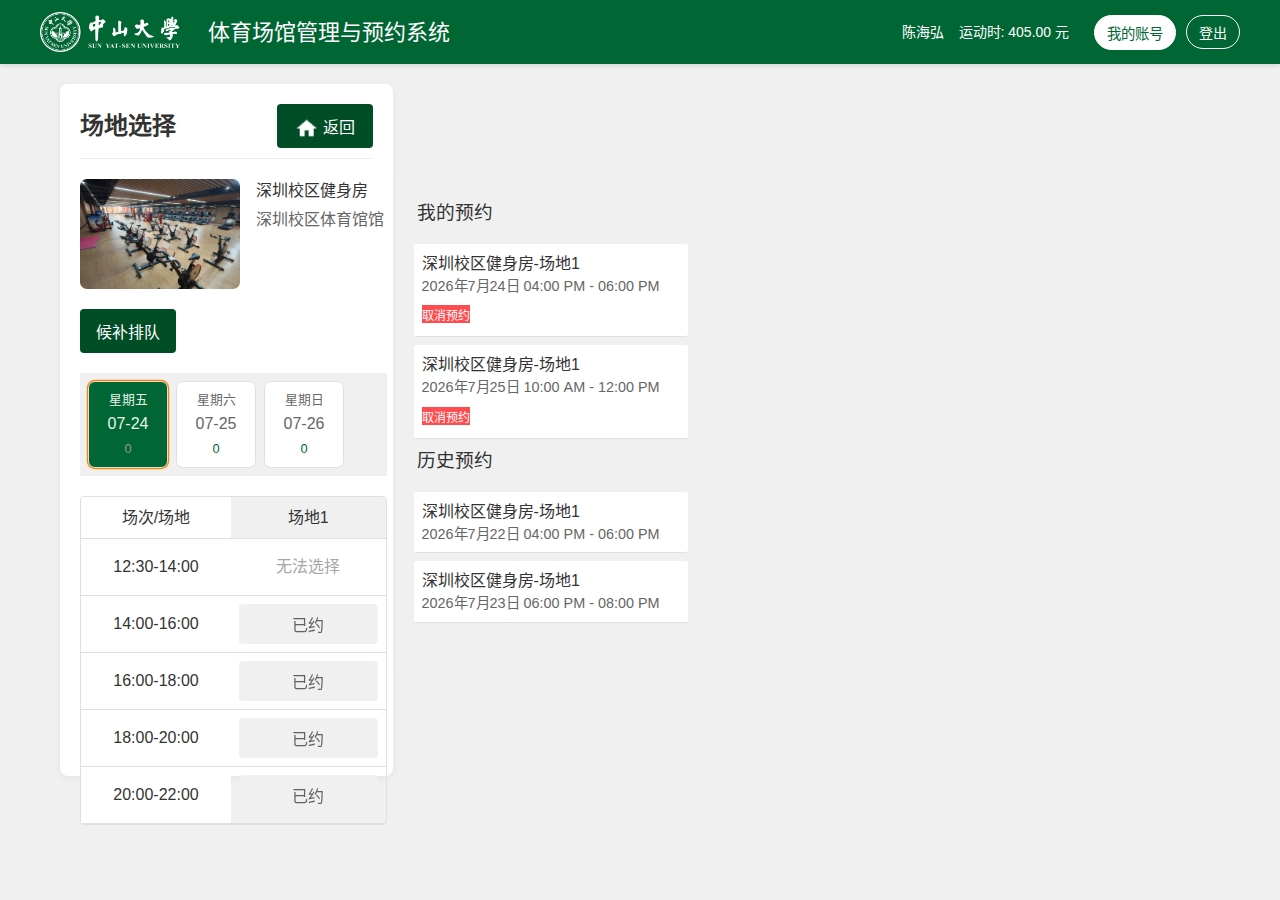
==== index.html @ d3a95e5a "Update default time slot for other dates in index.html" ====
<!DOCTYPE html>
<html lang="zh-CN">
<head>
    <meta charset="UTF-8">
    <meta name="viewport" content="width=device-width, initial-scale=1.0">
    <title>中山大学体育场馆预订系统</title>
    <style>
        * {
            margin: 0;
            padding: 0;
            box-sizing: border-box;
            font-family: -apple-system, BlinkMacSystemFont, "Segoe UI", Roboto, "Helvetica Neue", Arial, sans-serif;
        }
        
        body {
            background-color: #F0F0F0;
            color: #333;
            line-height: 1.5;
        }
        
        /* 头部样式 */
        .header {
            background-color: #006633;
            padding: 0 20px;
            height: 64px;
            box-shadow: 0 2px 4px rgba(0, 0, 0, 0.1);
        }
        
        .header-content {
            display: flex;
            align-items: center;
            height: 100%;
            max-width: 1200px;
            margin: 0 auto;
        }
        
        .logo {
            height: 40px;
            width: 140px;
            margin-right: 8px;
        }
        
        .title {
            color: #fff;
            margin-left: 20px;
            font-size: 22px;
            font-weight: 500;
        }
        
        .spacer {
            flex-grow: 1;
        }
        
        .user-info {
            display: flex;
            align-items: center;
        }
        
        .user-name, .user-points {
            color: #fff;
            margin-right: 15px;
            font-size: 14px;
        }
        
        .recharge-btn {
            background-color: #FFFFFF;
            border: 1px solid #fff;
            color: #006633;
            padding: 6px 12px;
            border-radius: 4px;
            cursor: pointer;
            margin-left: 10px;
            font: 14.4px Avenir, Helvetica, Arial, sans-serif;
            border-radius: 30px;
        }
        
        .logout-btn {
            background-color: transparent;
            border: 1px solid #fff;
            color: #FFFFFF;
            padding: 6px 12px;
            border-radius: 4px;
            cursor: pointer;
            margin-left: 10px;
            font-size: 14px;
            border-radius: 30px;
        }
        
        /* 主容器样式 */
        .main-container {
            max-width: 1200px;
            margin: 0 auto;
            padding: 20px;
            min-height: calc(100vh - 64px);
        }
        
        /* 内容头部 */
        .content-header {
            display: flex;
            justify-content: space-between;
            align-items: center;
            margin-bottom: 20px;
            padding-bottom: 10px;
            border-bottom: 1px solid #eee;
        }
        
        .page-title {
            font-size: 24px;
            color: #333333;
            width: 96px;
            height: 36px;

        }
        
        .btn {
            padding: 8px 16px;
            border-radius: 4px;
            cursor: pointer;
            border: none;
            font-size: 14px;
        }
        
        .btn-primary {
            background-color: #004D26;
            color: white;
            width: 96px;
            height: 44px;
            font: 16px Arial,sans-serif;
        }
        
        /* 内容网格 */
        .content-grid {
            display: flex;
            gap: 20px;
        }
        
        /* 场馆选择区域 */
        .venue-selection {
            flex: 2;
            width: 306.59px;
            height: 576.81px;
        }
        
        .venue-info {
            display: flex;
            margin-bottom: 20px;
        }
        
        .venue-image {
            width: 160px;
            height: 110px;
            margin-right: 16px;
            border-radius: 4px;
            object-fit: cover;
            border-radius: 7px;
        }
        
        .venue-name {
            font-size: 16px;
            margin-bottom: 5px;
            font-weight: 500;
        }
        
        .venue-location {
            color: #666;
            margin-bottom: 5px;
            font-size: 16px;
        }
        
        .venue-actions {
            margin-bottom: 20px;
        }
        
        /* 日期选择器 */
        .date-selector {
            display: flex;
            margin-bottom: 20px;
            overflow-x: auto;
            background-color: #F0F0F0;
            padding: 8px;
        }
        
        .date-item {
            width:80px;
            height: 87.38px;
            border: 1px solid #e0e0e0;
            border-radius: 4px;
            padding: 8px;
            margin-right: 8px;
            text-align: center;
            cursor: pointer;
            background-color: #FFFFFF;
            border-radius: 7px;
        }
        
        .date-item.selected {
            background-color: #006633;
            margin-right: 8px;
            padding: 8px;
            border-radius: 7px;
            box-shadow: 0 0 0 1.2px #ff8400; /* 添加2px宽度的橙色外圈 */
        }
        
        .date-item:not(.selected) .date-day {
            color: #666666;
        }

        .date-item:not(.selected) .date-number {        th, td {
            padding: 8px;
            text-align: center; /* 从left改为center */
            border-bottom: 1px solid #e0e0e0;
            font-size: 14px;
            width: 150px;
            height: 41px;
            vertical-align: middle; /* 垂直居中 */
        }
            color: #666666;
        }

        .date-item:not(.selected) .date-available {
            color: #006633;
        }
        .date-day {
            font-weight: 500;
            font-size: 12.8px;
            color: #E6F3ED;
        }
        
        .date-number {
            color: #E6F3ED;
            font-size: 16px;
            margin: 3px 0;
        }
        
        .date-available {
            color: #999;
            font-size: 12.8px;
        }
        
        /* 时间表格 */
        .time-slot-table {
            width: 100%;
            overflow-x: auto;
            border: 1px solid #e0e0e0;
            border-radius: 4px;
        }
        
        table {
            width: 100%;
            border-collapse: collapse;
        }
        
        th, td {
            padding: 8px;
            text-align: center;
            border-bottom: 1px solid #e0e0e0;
            font-size: 16px Arial, sans-serif;
            width: 150px;
            height: 41px;
        }
        
        th {
            background-color: #f0f0f0;
            font-weight: 500;
        }
        
        .slot-btn {
            padding: 6px 10px;
            border-radius: 4px;
            border: none;
            width: 138.59px;
            height: 40px;
            cursor: not-allowed;
            font-size: 14px;
            border-radius: 7px;
        }
        
        .slot-btn.over {

            color: #a8a7a7;
            width: 138.59px;
            height: 40px;
        }
        
        .slot-btn.sold {
            background-color: #E0E0E0;
            color: #666666;
            border-radius: 4px;
            font: 16px Arial, sans-serif;
            filter: contrast(1.17);
        }
        
        /* 侧边栏 */
        .sidebar {
            flex: 1;
            background-color: #f0f0f0;
            border-radius: 4px;
            padding: 20px;
            width:306.59px;
            height: 488.03px;
            margin-left: -10px;
        }
        
        .sidebar-title {
            margin-bottom: 16px;
            font-size: 19.2px Arial, sans-serif;
            padding-bottom: 10px;
            color: #333333;
            font-weight: 500;
            width: 274.59px;
            height: 28.8px;
        }
        
        .booking-list {
            list-style: none;
        }
        
        .booking-item {
            margin-bottom: 8px;
            margin-left: -3px;
            padding: 8px;
            border-bottom: 1px solid #e0e0e0;
            background-color: #FFFFFF;
            width: 274.59px;
            height: 93.61px;
            border-radius: 3px;
        }
        .history-bookings .booking-item {
            height: 61.61px;
        }
        
        .booking-venue {
            font-weight: 500;
            font-size: 16px;
        }
        
        .booking-date {
            color: #666;
            font-size: 14.4px;
        }
        
        .booking-actions {
            display: flex;
            justify-content: flex-end;
            margin-top: 8px;
        }
        
        .btn-small {
            font: 12px Arial, sans-serif;
        }
        
        .btn-cancel {
            background-color: #FF4D4F;
            color: #FFFFFF;
            border: none;
            cursor: pointer;
            height: 18px;
            width: 48px;
            margin-right: 210px;
        }
        
        /* 响应式设计 */
        @media (max-width: 900px) {
            .content-grid {
                flex-direction: column;
            }
            
            .desktop-only {
                display: none;
            }
        }
        .content-wrapper {
            display: flex;
            flex-direction: column;
            background-color: #FFFFFF;
            border-radius: 8px;
            box-shadow: 0 2px 8px rgba(0, 0, 0, 0.05);
            padding: 20px;
            margin-bottom: 20px;
            width: 333px;
        }
        .text-status {
            color: #a8a7a7;
            font: 16px Arial, sans-serif;  /* 修正语法错误 */
            display: inline-block;  /* 使其可以设置宽高 */
            width: 138.59px;  /* 与按钮相同宽度 */
            height: 40px;  /* 与按钮相同高度 */
            line-height: 40px;  /* 垂直居中文本 */
            text-align: center;  /* 水平居中文本 */
        }
    </style>
</head>
<body>
    <header class="header">
        <div class="header-content">
            <img src="logo.png" alt="中山大学Logo" class="logo",height="40px", width="140px">
            <h1 class="title desktop-only">体育场馆管理与预约系统</h1>
            <div class="spacer"></div>
            <div class="user-info">
                <span class="user-name desktop-only">陈海弘</span>
                <span class="user-points desktop-only">运动时: 405.00 元</span>
                <button class="recharge-btn">我的账号</button>
                <button class="logout-btn">登出</button>
            </div>
        </div>
    </header>

    <div class="main-container">
        <main class="main-content">
            <div class="content-wrapper">
                <div class="content-header">
                    <h2 class="page-title">场地选择</h2>
                    <button class="btn btn-primary">
                        <img src="home.png" alt="主页" style="margin-right: 5px; height: 20px; vertical-align: middle;">返回
                    </button>
                </div>
                <div class="content-grid">
                    <div class="venue-selection">
                        <div class="venue-info">
                            <img src="gym.jpg" alt="场馆" class="venue-image">
                            <div>
                                <h3 class="venue-name">深圳校区健身房</h3>
                                <p class="venue-location">深圳校区体育馆馆</p>
                                <p class="venue-location"></p>
                            </div>
                        </div>
                        <div class="venue-actions">
                            <button class="btn btn-primary">候补排队</button>
                        </div>
                        <div class="date-selector">
                            <div class="date-item selected">
                                <div class="date-day">星期五</div>
                                <div class="date-number">03-21</div>
                                <div class="date-available">-1</div>
                            </div>
                            <div class="date-item">
                                <div class="date-day">星期六</div>
                                <div class="date-number">03-22</div>
                                <div class="date-available">-3</div>
                            </div>
                            <div class="date-item">
                                <div class="date-day">星期日</div>
                                <div class="date-number">03-23</div>
                                <div class="date-available">48</div>
                            </div>
                        </div>
                        <div class="time-slot-table">
                            <table>
                                <thead>
                                    <tr>
                                        <th style="max-width: 150px; width: 150px; position: sticky; left: 0px; background: white; z-index: 1;">场次/场地</th>
                                        <th style="min-width: 50px;">场地1</th>
                                    </tr>
                                </thead>
                                <tbody>
                                    <tr>
                                        <td style="min-width: 150px; position: sticky; left: 0px; background: white; z-index: 1;">12:30-14:00</td>
                                        <td style="min-width: 100px;">
                                            <span class="text-status">无法选择</span>
                                        </td>
                                    </tr>
                                    <tr>
                                        <td style="min-width: 150px; position: sticky; left: 0px; background: white; z-index: 1;">14:00-16:00</td>
                                        <td style="min-width: 100px;"><button disabled class="slot-btn sold">已约</button></td>
                                    </tr>
                                    <tr>
                                        <td style="min-width: 150px; position: sticky; left: 0px; background: white; z-index: 1;">16:00-18:00</td>
                                        <td style="min-width: 100px;"><button disabled class="slot-btn sold">已约</button></td>
                                    </tr>
                                    <tr>
                                        <td style="min-width: 150px; position: sticky; left: 0px; background: white; z-index: 1;">18:00-20:00</td>
                                        <td style="min-width: 100px;"><button disabled class="slot-btn sold">已约</button></td>
                                    </tr>
                                    <tr>
                                        <td style="min-width: 150px; position: sticky; left: 0px; background: white; z-index: 1;">20:00-22:00</td>
                                        <td style="min-width: 100px;"><button disabled class="slot-btn sold">已约</button></td>
                                    </tr>
                                </tbody>
                            </table>
                        </div>
                    </div>
                    <div class="sidebar">
                        <div class="my-bookings">
                            <h3 class="sidebar-title">我的预约</h3>
                            <ul class="booking-list">
                                <li class="booking-item">
                                    <div class="booking-venue">深圳校区健身房-场地1</div>
                                    <div class="booking-date">2025年3月26日 06:00 PM - 08:00 PM</div>
                                    <div class="booking-actions">
                                        <button class="btn-small btn-cancel">取消预约</button>
                                    </div>
                                </li>
                            </ul>
                        </div>
                        <div class="history-bookings">
                            <h3 class="sidebar-title">历史预约</h3>
                            <ul class="booking-list">
                                <li class="booking-item">
                                    <div class="booking-venue">深圳校区健身房-场地1</div>
                                    <div class="booking-date">2025年3月18日 06:00 PM - 08:00 PM</div>
                                </li>
                                <li class="booking-item">
                                    <div class="booking-venue">深圳校区健身房-场地1</div>
                                    <div class="booking-date">2025年3月20日 06:00 PM - 08:00 PM</div>
                                </li>
                            </ul>
                        </div>
                    </div>
                </div>
            </div>
        </main>
    </div>
    <script>
        document.addEventListener('DOMContentLoaded', function() {
            // 更新日期选择器中的日期
            function updateDateSelector() {
                const today = new Date();
                const dateItems = document.querySelectorAll('.date-item');
                
                // 星期名称
                const weekdays = ["星期日", "星期一", "星期二", "星期三", "星期四", "星期五", "星期六"];
                
                // 设置三天的日期
                for (let i = 0; i < Math.min(3, dateItems.length); i++) {
                    const date = new Date(today);
                    date.setDate(date.getDate() + i);
                    
                    const element = dateItems[i];
                    const dayName = element.querySelector('.date-day');
                    const dateNumber = element.querySelector('.date-number');
                    const dateAvailable = element.querySelector('.date-available');
                    
                    dayName.textContent = weekdays[date.getDay()];
                    dateNumber.textContent = (date.getMonth() + 1).toString().padStart(2, '0') + '-' + 
                                            date.getDate().toString().padStart(2, '0');
                    
                    // 设置可用数量为0
                    dateAvailable.textContent = "0";
                }
                
                // 第一个选项为选中状态
                dateItems[0].classList.add('selected');
                for(let i = 1; i < dateItems.length; i++) {
                    dateItems[i].classList.remove('selected');
                }
            }
            
            // 按周计划生成预约文本
            function getBookingTimeByWeekday(day) {
                switch(day) {
                    case 1: // 周一
                    case 5: // 周五
                        return "04:00 PM - 06:00 PM";
                    case 2: // 周二
                    case 4: // 周四
                        return "06:00 PM - 08:00 PM";
                    case 6: // 周六
                        return "10:00 AM - 12:00 PM";
                    default:
                        return "04:00 PM - 06:00 PM"; // 其他日期默认时段
                }
            }
            
            // 更新预约日期
            function updateBookings() {
                // 获取日期
                const today = new Date();
                const tomorrow = new Date(today);
                tomorrow.setDate(tomorrow.getDate() + 1);
                const yesterday = new Date(today);
                yesterday.setDate(yesterday.getDate() - 1);
                const dayBeforeYesterday = new Date(today);
                dayBeforeYesterday.setDate(dayBeforeYesterday.getDate() - 2);
                
                // 设置"我的预约"
                const myBookingsList = document.querySelector('.my-bookings .booking-list');
                myBookingsList.innerHTML = ''; // 清空现有的预约
                
                // 今天的预约
                const todayItem = document.createElement('li');
                todayItem.className = 'booking-item';
                todayItem.innerHTML = `
                    <div class="booking-venue">深圳校区健身房-场地1</div>
                    <div class="booking-date">${today.getFullYear()}年${today.getMonth() + 1}月${today.getDate()}日 ${getBookingTimeByWeekday(today.getDay())}</div>
                    <div class="booking-actions">
                        <button class="btn-small btn-cancel">取消预约</button>
                    </div>
                `;
                myBookingsList.appendChild(todayItem);
                
                // 明天的预约
                const tomorrowItem = document.createElement('li');
                tomorrowItem.className = 'booking-item';
                tomorrowItem.innerHTML = `
                    <div class="booking-venue">深圳校区健身房-场地1</div>
                    <div class="booking-date">${tomorrow.getFullYear()}年${tomorrow.getMonth() + 1}月${tomorrow.getDate()}日 ${getBookingTimeByWeekday(tomorrow.getDay())}</div>
                    <div class="booking-actions">
                        <button class="btn-small btn-cancel">取消预约</button>
                    </div>
                `;
                myBookingsList.appendChild(tomorrowItem);
                
                // 设置"历史预约"
                const historyBookingsList = document.querySelector('.history-bookings .booking-list');
                historyBookingsList.innerHTML = ''; // 清空现有的预约
                
                // 前天的预约
                const dayBeforeYesterdayItem = document.createElement('li');
                dayBeforeYesterdayItem.className = 'booking-item';
                dayBeforeYesterdayItem.innerHTML = `
                    <div class="booking-venue">深圳校区健身房-场地1</div>
                    <div class="booking-date">${dayBeforeYesterday.getFullYear()}年${dayBeforeYesterday.getMonth() + 1}月${dayBeforeYesterday.getDate()}日 ${getBookingTimeByWeekday(dayBeforeYesterday.getDay())}</div>
                `;
                historyBookingsList.appendChild(dayBeforeYesterdayItem);
                
                // 昨天的预约
                const yesterdayItem = document.createElement('li');
                yesterdayItem.className = 'booking-item';
                yesterdayItem.innerHTML = `
                    <div class="booking-venue">深圳校区健身房-场地1</div>
                    <div class="booking-date">${yesterday.getFullYear()}年${yesterday.getMonth() + 1}月${yesterday.getDate()}日 ${getBookingTimeByWeekday(yesterday.getDay())}</div>
                `;
                historyBookingsList.appendChild(yesterdayItem);
            }
            
            // 执行更新
            updateDateSelector();
            updateBookings();
        });
        </script>
</body>
</html>
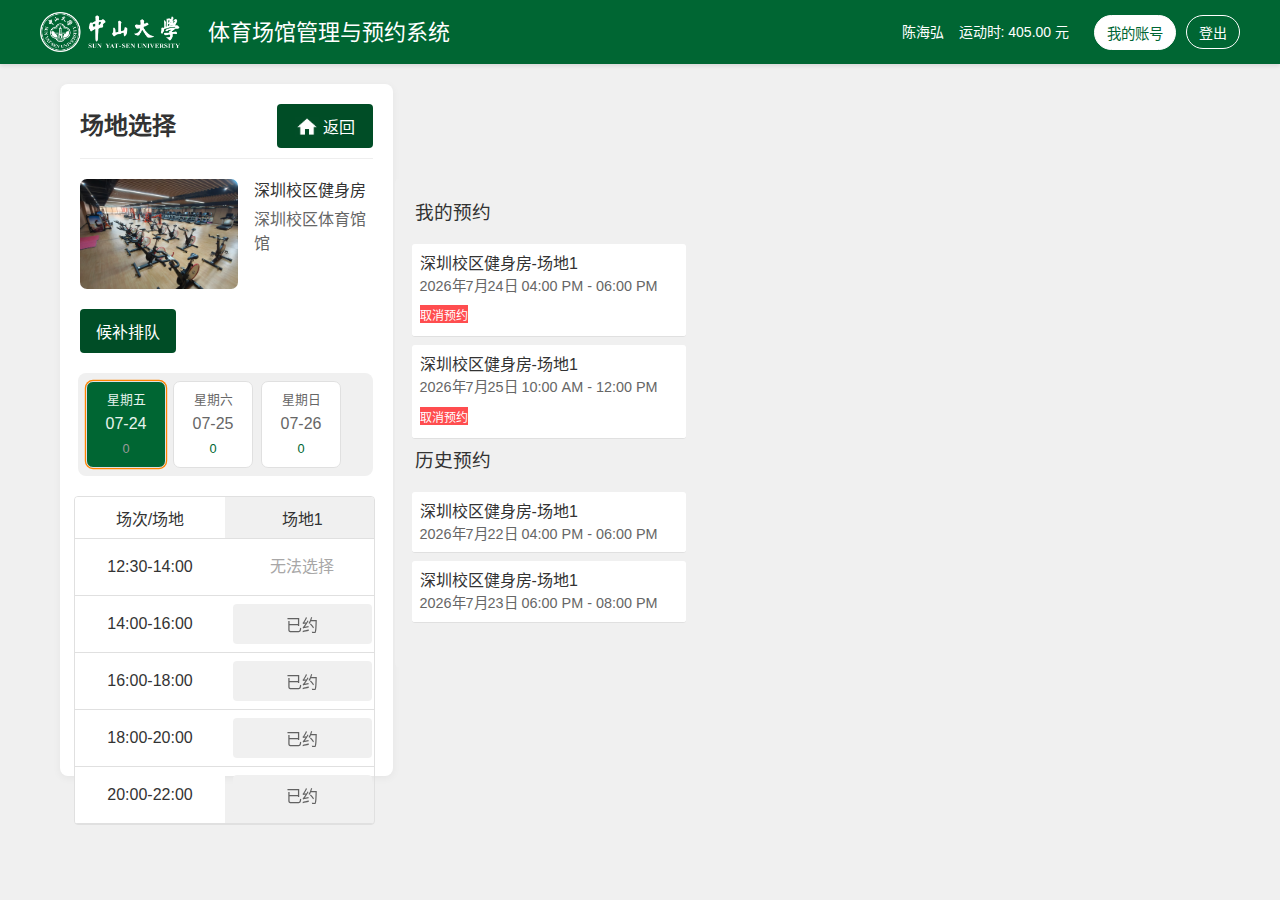
==== commit c0885ed4: "Fix button image alignment in index.html" ====
--- a/index.html
+++ b/index.html
@@ -4,396 +4,12 @@
     <meta charset="UTF-8">
     <meta name="viewport" content="width=device-width, initial-scale=1.0">
     <title>中山大学体育场馆预订系统</title>
-    <style>
-        * {
-            margin: 0;
-            padding: 0;
-            box-sizing: border-box;
-            font-family: -apple-system, BlinkMacSystemFont, "Segoe UI", Roboto, "Helvetica Neue", Arial, sans-serif;
-        }
-        
-        body {
-            background-color: #F0F0F0;
-            color: #333;
-            line-height: 1.5;
-        }
-        
-        /* 头部样式 */
-        .header {
-            background-color: #006633;
-            padding: 0 20px;
-            height: 64px;
-            box-shadow: 0 2px 4px rgba(0, 0, 0, 0.1);
-        }
-        
-        .header-content {
-            display: flex;
-            align-items: center;
-            height: 100%;
-            max-width: 1200px;
-            margin: 0 auto;
-        }
-        
-        .logo {
-            height: 40px;
-            width: 140px;
-            margin-right: 8px;
-        }
-        
-        .title {
-            color: #fff;
-            margin-left: 20px;
-            font-size: 22px;
-            font-weight: 500;
-        }
-        
-        .spacer {
-            flex-grow: 1;
-        }
-        
-        .user-info {
-            display: flex;
-            align-items: center;
-        }
-        
-        .user-name, .user-points {
-            color: #fff;
-            margin-right: 15px;
-            font-size: 14px;
-        }
-        
-        .recharge-btn {
-            background-color: #FFFFFF;
-            border: 1px solid #fff;
-            color: #006633;
-            padding: 6px 12px;
-            border-radius: 4px;
-            cursor: pointer;
-            margin-left: 10px;
-            font: 14.4px Avenir, Helvetica, Arial, sans-serif;
-            border-radius: 30px;
-        }
-        
-        .logout-btn {
-            background-color: transparent;
-            border: 1px solid #fff;
-            color: #FFFFFF;
-            padding: 6px 12px;
-            border-radius: 4px;
-            cursor: pointer;
-            margin-left: 10px;
-            font-size: 14px;
-            border-radius: 30px;
-        }
-        
-        /* 主容器样式 */
-        .main-container {
-            max-width: 1200px;
-            margin: 0 auto;
-            padding: 20px;
-            min-height: calc(100vh - 64px);
-        }
-        
-        /* 内容头部 */
-        .content-header {
-            display: flex;
-            justify-content: space-between;
-            align-items: center;
-            margin-bottom: 20px;
-            padding-bottom: 10px;
-            border-bottom: 1px solid #eee;
-        }
-        
-        .page-title {
-            font-size: 24px;
-            color: #333333;
-            width: 96px;
-            height: 36px;
-
-        }
-        
-        .btn {
-            padding: 8px 16px;
-            border-radius: 4px;
-            cursor: pointer;
-            border: none;
-            font-size: 14px;
-        }
-        
-        .btn-primary {
-            background-color: #004D26;
-            color: white;
-            width: 96px;
-            height: 44px;
-            font: 16px Arial,sans-serif;
-        }
-        
-        /* 内容网格 */
-        .content-grid {
-            display: flex;
-            gap: 20px;
-        }
-        
-        /* 场馆选择区域 */
-        .venue-selection {
-            flex: 2;
-            width: 306.59px;
-            height: 576.81px;
-        }
-        
-        .venue-info {
-            display: flex;
-            margin-bottom: 20px;
-        }
-        
-        .venue-image {
-            width: 160px;
-            height: 110px;
-            margin-right: 16px;
-            border-radius: 4px;
-            object-fit: cover;
-            border-radius: 7px;
-        }
-        
-        .venue-name {
-            font-size: 16px;
-            margin-bottom: 5px;
-            font-weight: 500;
-        }
-        
-        .venue-location {
-            color: #666;
-            margin-bottom: 5px;
-            font-size: 16px;
-        }
-        
-        .venue-actions {
-            margin-bottom: 20px;
-        }
-        
-        /* 日期选择器 */
-        .date-selector {
-            display: flex;
-            margin-bottom: 20px;
-            overflow-x: auto;
-            background-color: #F0F0F0;
-            padding: 8px;
-        }
-        
-        .date-item {
-            width:80px;
-            height: 87.38px;
-            border: 1px solid #e0e0e0;
-            border-radius: 4px;
-            padding: 8px;
-            margin-right: 8px;
-            text-align: center;
-            cursor: pointer;
-            background-color: #FFFFFF;
-            border-radius: 7px;
-        }
-        
-        .date-item.selected {
-            background-color: #006633;
-            margin-right: 8px;
-            padding: 8px;
-            border-radius: 7px;
-            box-shadow: 0 0 0 1.2px #ff8400; /* 添加2px宽度的橙色外圈 */
-        }
-        
-        .date-item:not(.selected) .date-day {
-            color: #666666;
-        }
-
-        .date-item:not(.selected) .date-number {        th, td {
-            padding: 8px;
-            text-align: center; /* 从left改为center */
-            border-bottom: 1px solid #e0e0e0;
-            font-size: 14px;
-            width: 150px;
-            height: 41px;
-            vertical-align: middle; /* 垂直居中 */
-        }
-            color: #666666;
-        }
-
-        .date-item:not(.selected) .date-available {
-            color: #006633;
-        }
-        .date-day {
-            font-weight: 500;
-            font-size: 12.8px;
-            color: #E6F3ED;
-        }
-        
-        .date-number {
-            color: #E6F3ED;
-            font-size: 16px;
-            margin: 3px 0;
-        }
-        
-        .date-available {
-            color: #999;
-            font-size: 12.8px;
-        }
-        
-        /* 时间表格 */
-        .time-slot-table {
-            width: 100%;
-            overflow-x: auto;
-            border: 1px solid #e0e0e0;
-            border-radius: 4px;
-        }
-        
-        table {
-            width: 100%;
-            border-collapse: collapse;
-        }
-        
-        th, td {
-            padding: 8px;
-            text-align: center;
-            border-bottom: 1px solid #e0e0e0;
-            font-size: 16px Arial, sans-serif;
-            width: 150px;
-            height: 41px;
-        }
-        
-        th {
-            background-color: #f0f0f0;
-            font-weight: 500;
-        }
-        
-        .slot-btn {
-            padding: 6px 10px;
-            border-radius: 4px;
-            border: none;
-            width: 138.59px;
-            height: 40px;
-            cursor: not-allowed;
-            font-size: 14px;
-            border-radius: 7px;
-        }
-        
-        .slot-btn.over {
-
-            color: #a8a7a7;
-            width: 138.59px;
-            height: 40px;
-        }
-        
-        .slot-btn.sold {
-            background-color: #E0E0E0;
-            color: #666666;
-            border-radius: 4px;
-            font: 16px Arial, sans-serif;
-            filter: contrast(1.17);
-        }
-        
-        /* 侧边栏 */
-        .sidebar {
-            flex: 1;
-            background-color: #f0f0f0;
-            border-radius: 4px;
-            padding: 20px;
-            width:306.59px;
-            height: 488.03px;
-            margin-left: -10px;
-        }
-        
-        .sidebar-title {
-            margin-bottom: 16px;
-            font-size: 19.2px Arial, sans-serif;
-            padding-bottom: 10px;
-            color: #333333;
-            font-weight: 500;
-            width: 274.59px;
-            height: 28.8px;
-        }
-        
-        .booking-list {
-            list-style: none;
-        }
-        
-        .booking-item {
-            margin-bottom: 8px;
-            margin-left: -3px;
-            padding: 8px;
-            border-bottom: 1px solid #e0e0e0;
-            background-color: #FFFFFF;
-            width: 274.59px;
-            height: 93.61px;
-            border-radius: 3px;
-        }
-        .history-bookings .booking-item {
-            height: 61.61px;
-        }
-        
-        .booking-venue {
-            font-weight: 500;
-            font-size: 16px;
-        }
-        
-        .booking-date {
-            color: #666;
-            font-size: 14.4px;
-        }
-        
-        .booking-actions {
-            display: flex;
-            justify-content: flex-end;
-            margin-top: 8px;
-        }
-        
-        .btn-small {
-            font: 12px Arial, sans-serif;
-        }
-        
-        .btn-cancel {
-            background-color: #FF4D4F;
-            color: #FFFFFF;
-            border: none;
-            cursor: pointer;
-            height: 18px;
-            width: 48px;
-            margin-right: 210px;
-        }
-        
-        /* 响应式设计 */
-        @media (max-width: 900px) {
-            .content-grid {
-                flex-direction: column;
-            }
-            
-            .desktop-only {
-                display: none;
-            }
-        }
-        .content-wrapper {
-            display: flex;
-            flex-direction: column;
-            background-color: #FFFFFF;
-            border-radius: 8px;
-            box-shadow: 0 2px 8px rgba(0, 0, 0, 0.05);
-            padding: 20px;
-            margin-bottom: 20px;
-            width: 333px;
-        }
-        .text-status {
-            color: #a8a7a7;
-            font: 16px Arial, sans-serif;  /* 修正语法错误 */
-            display: inline-block;  /* 使其可以设置宽高 */
-            width: 138.59px;  /* 与按钮相同宽度 */
-            height: 40px;  /* 与按钮相同高度 */
-            line-height: 40px;  /* 垂直居中文本 */
-            text-align: center;  /* 水平居中文本 */
-        }
-    </style>
+    <link rel="stylesheet" href="style.css">
 </head>
 <body>
     <header class="header">
         <div class="header-content">
-            <img src="logo.png" alt="中山大学Logo" class="logo",height="40px", width="140px">
+            <img src="logo.png" alt="中山大学Logo" class="logo">
             <h1 class="title desktop-only">体育场馆管理与预约系统</h1>
             <div class="spacer"></div>
             <div class="user-info">
@@ -411,7 +27,7 @@
                 <div class="content-header">
                     <h2 class="page-title">场地选择</h2>
                     <button class="btn btn-primary">
-                        <img src="home.png" alt="主页" style="margin-right: 5px; height: 20px; vertical-align: middle;">返回
+                        <img src="home.png" alt="主页" style="margin-right: 4px; margin-top:-4px; height: 20px; vertical-align: middle;">返回
                     </button>
                 </div>
                 <div class="content-grid">
@@ -627,6 +243,6 @@
             updateDateSelector();
             updateBookings();
         });
-        </script>
+    </script>
 </body>
 </html>--- a/style.css
+++ b/style.css
@@ -0,0 +1,382 @@
+* {
+    margin: 0;
+    padding: 0;
+    box-sizing: border-box;
+    font-family: -apple-system, BlinkMacSystemFont, "Segoe UI", Roboto, "Helvetica Neue", Arial, sans-serif;
+}
+
+body {
+    background-color: #F0F0F0;
+    color: #333;
+    line-height: 1.5;
+}
+
+/* 头部样式 */
+.header {
+    background-color: #006633;
+    padding: 0 20px;
+    height: 64px;
+    box-shadow: 0 2px 4px rgba(0, 0, 0, 0.1);
+}
+
+.header-content {
+    display: flex;
+    align-items: center;
+    height: 100%;
+    max-width: 1200px;
+    margin: 0 auto;
+}
+
+.logo {
+    height: 40px;
+    width: 140px;
+    margin-right: 8px;
+}
+
+.title {
+    color: #fff;
+    margin-left: 20px;
+    font-size: 22px;
+    font-weight: 500;
+}
+
+.spacer {
+    flex-grow: 1;
+}
+
+.user-info {
+    display: flex;
+    align-items: center;
+}
+
+.user-name, .user-points {
+    color: #fff;
+    margin-right: 15px;
+    font-size: 14px;
+}
+
+.recharge-btn {
+    background-color: #FFFFFF;
+    border: 1px solid #fff;
+    color: #006633;
+    padding: 6px 12px;
+    border-radius: 4px;
+    cursor: pointer;
+    margin-left: 10px;
+    font: 14.4px Avenir, Helvetica, Arial, sans-serif;
+    border-radius: 30px;
+}
+
+.logout-btn {
+    background-color: transparent;
+    border: 1px solid #fff;
+    color: #FFFFFF;
+    padding: 6px 12px;
+    border-radius: 4px;
+    cursor: pointer;
+    margin-left: 10px;
+    font-size: 14px;
+    border-radius: 30px;
+}
+
+/* 主容器样式 */
+.main-container {
+    max-width: 1200px;
+    margin: 0 auto;
+    padding: 20px;
+    min-height: calc(100vh - 64px);
+}
+
+/* 内容头部 */
+.content-header {
+    display: flex;
+    justify-content: space-between;
+    align-items: center;
+    margin-bottom: 20px;
+    padding-bottom: 10px;
+    border-bottom: 1px solid #eee;
+}
+
+.page-title {
+    font-size: 24px;
+    color: #333333;
+    width: 96px;
+    height: 36px;
+}
+
+.btn {
+    padding: 8px 16px;
+    border-radius: 4px;
+    cursor: pointer;
+    border: none;
+    font-size: 14px;
+}
+
+.btn-primary {
+    background-color: #004D26;
+    color: white;
+    width: 96px;
+    height: 44px;
+    font: 16px Arial,sans-serif;
+}
+
+/* 内容网格 */
+.content-grid {
+    display: flex;
+    gap: 20px;
+}
+
+/* 场馆选择区域 */
+.venue-selection {
+    flex: 2;
+    width: 306.59px;
+    height: 576.81px;
+}
+
+.venue-info {
+    display: flex;
+    margin-bottom: 20px;
+}
+
+.venue-image {
+    width: 160px;
+    height: 110px;
+    margin-right: 16px;
+    border-radius: 4px;
+    object-fit: cover;
+    border-radius: 7px;
+}
+
+.venue-name {
+    font-size: 16px;
+    margin-bottom: 5px;
+    font-weight: 500;
+}
+
+.venue-location {
+    color: #666;
+    margin-bottom: 5px;
+    font-size: 16px;
+}
+
+.venue-actions {
+    margin-bottom: 20px;
+}
+
+/* 日期选择器 */
+.date-selector {
+    display: flex;
+    margin-bottom: 20px;
+    margin-left: -2px;
+    overflow-x: auto;
+    background-color: #F0F0F0;
+    padding: 8px;
+    margin-right: 8px;
+    border-radius: 8px;
+}
+
+.date-item {
+    width: 80px;
+    height: 87.38px;
+    border: 1px solid #e0e0e0;
+    border-radius: 4px;
+    padding: 8px;
+    margin-right: 8px;
+    text-align: center;
+    cursor: pointer;
+    background-color: #FFFFFF;
+    border-radius: 7px;
+}
+
+.date-item.selected {
+    background-color: #006633;
+    margin-right: 7px;
+    padding: 8px;
+    border-radius: 7px;
+    box-shadow: 0 0 0 1.2px #ff8400;
+}
+
+.date-item:not(.selected) .date-day {
+    color: #666666;
+}
+
+.date-item:not(.selected) .date-number {
+    color: #666666;
+}
+
+.date-item:not(.selected) .date-available {
+    color: #006633;
+}
+
+.date-day {
+    font-weight: 500;
+    font-size: 12.8px;
+    color: #E6F3ED;
+}
+
+.date-number {
+    color: #E6F3ED;
+    font-size: 16px;
+    margin: 3px 0;
+}
+
+.date-available {
+    color: #999;
+    font-size: 12.8px;
+}
+
+/* 时间表格 */
+.time-slot-table {
+    width: 100%;
+    overflow-x: auto;
+    border: 1px solid #e0e0e0;
+    border-radius: 4px;
+    margin-left: -6px;
+}
+
+table {
+    width: 100%;
+    border-collapse: collapse;
+}
+
+th, td {
+    padding: 8px;
+    text-align: center;
+    border-bottom: 1px solid #e0e0e0;
+    font: 16px Arial, sans-serif;
+    width: 150px;
+    height: 41px;
+    vertical-align: middle;
+}
+
+th {
+    background-color: #f0f0f0;
+    font-weight: 500;
+}
+
+.slot-btn {
+    padding: 6px 10px;
+    border-radius: 4px;
+    border: none;
+    width: 138.59px;
+    height: 40px;
+    cursor: not-allowed;
+    font-size: 14px;
+    border-radius: 7px;
+}
+
+.slot-btn.over {
+    color: #a8a7a7;
+    width: 138.59px;
+    height: 40px;
+}
+
+.slot-btn.sold {
+    background-color: #E0E0E0;
+    color: #666666;
+    border-radius: 4px;
+    font: 16px Arial, sans-serif;
+    filter: contrast(1.17);
+}
+
+/* 侧边栏 */
+.sidebar {
+    flex: 1;
+    background-color: #f0f0f0;
+    border-radius: 4px;
+    padding: 20px;
+    width: 306.59px;
+    height: 488.03px;
+    margin-left: -6px;
+}
+
+.sidebar-title {
+    margin-bottom: 16px;
+    font-size: 19.2px Arial, sans-serif;
+    padding-bottom: 10px;
+    color: #333333;
+    font-weight: 500;
+    width: 274.59px;
+    height: 28.8px;
+}
+
+.booking-list {
+    list-style: none;
+}
+
+.booking-item {
+    margin-bottom: 8px;
+    margin-left: -3px;
+    padding: 8px;
+    border-bottom: 1px solid #e0e0e0;
+    background-color: #FFFFFF;
+    width: 274.59px;
+    height: 93.61px;
+    border-radius: 3px;
+}
+
+.history-bookings .booking-item {
+    height: 61.61px;
+}
+
+.booking-venue {
+    font-weight: 500;
+    font-size: 16px;
+}
+
+.booking-date {
+    color: #666;
+    font-size: 14.4px;
+}
+
+.booking-actions {
+    display: flex;
+    justify-content: flex-end;
+    margin-top: 8px;
+}
+
+.btn-small {
+    font: 12px Arial, sans-serif;
+}
+
+.btn-cancel {
+    background-color: #FF4D4F;
+    color: #FFFFFF;
+    border: none;
+    cursor: pointer;
+    height: 18px;
+    width: 48px;
+    margin-right: 210px;
+}
+
+/* 响应式设计 */
+@media (max-width: 900px) {
+    .content-grid {
+        flex-direction: column;
+    }
+    
+    .desktop-only {
+        display: none;
+    }
+}
+
+.content-wrapper {
+    display: flex;
+    flex-direction: column;
+    background-color: #FFFFFF;
+    border-radius: 8px;
+    box-shadow: 0 2px 8px rgba(0, 0, 0, 0.05);
+    padding: 20px;
+    margin-bottom: 20px;
+    width: 333px;
+}
+
+.text-status {
+    color: #a8a7a7;
+    font: 16px Arial, sans-serif;
+    display: inline-block;
+    width: 138.59px;
+    height: 40px;
+    line-height: 40px;
+    text-align: center;
+}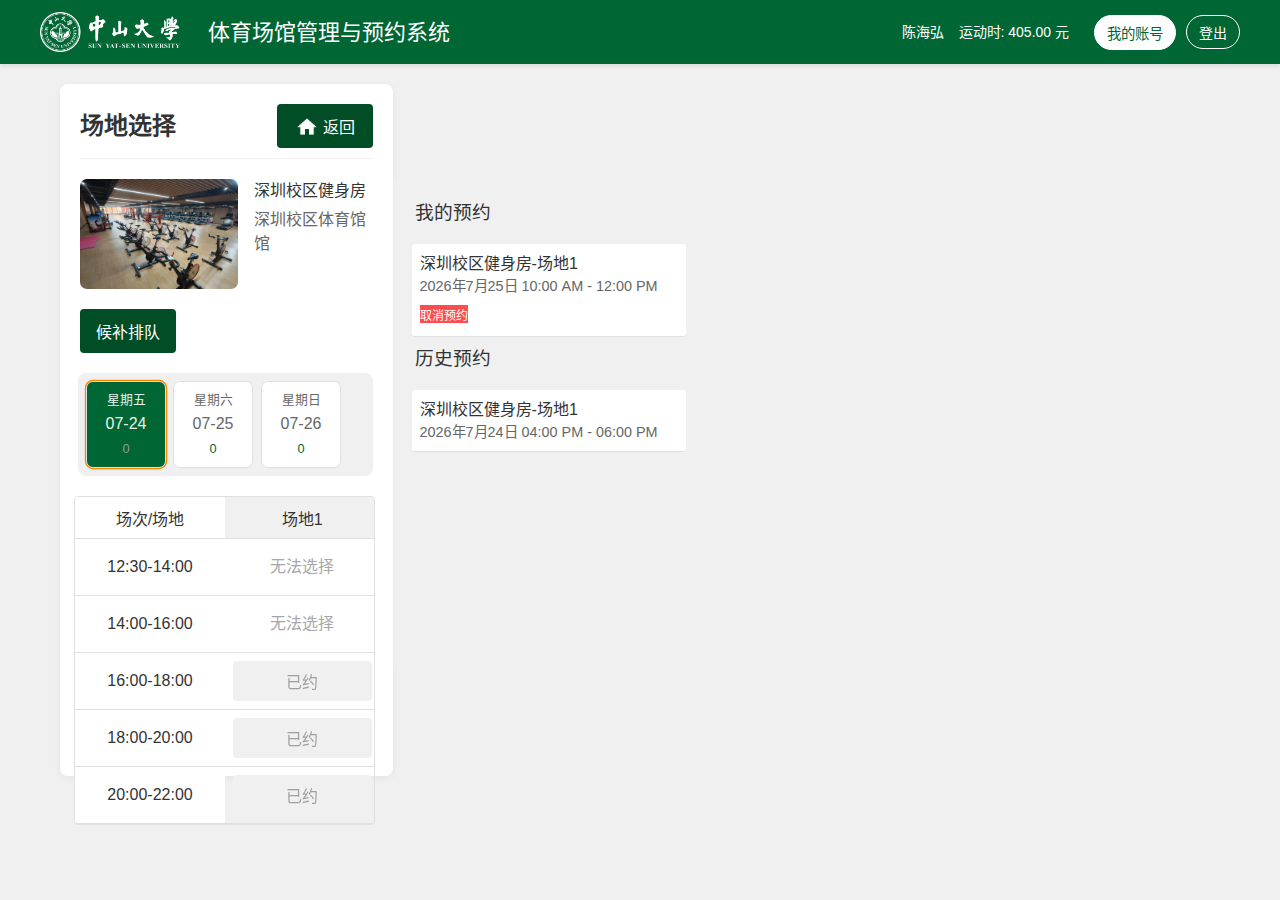
==== commit 2e210782: "Update booking display logic and enhance time slot status functionality" ====
--- a/index.html
+++ b/index.html
@@ -179,69 +179,85 @@
             
             // 更新预约日期
             function updateBookings() {
-                // 获取日期
                 const today = new Date();
                 const tomorrow = new Date(today);
                 tomorrow.setDate(tomorrow.getDate() + 1);
-                const yesterday = new Date(today);
-                yesterday.setDate(yesterday.getDate() - 1);
-                const dayBeforeYesterday = new Date(today);
-                dayBeforeYesterday.setDate(dayBeforeYesterday.getDate() - 2);
-                
-                // 设置"我的预约"
+
+                // 获取DOM元素
                 const myBookingsList = document.querySelector('.my-bookings .booking-list');
-                myBookingsList.innerHTML = ''; // 清空现有的预约
-                
-                // 今天的预约
+                const historyBookingsList = document.querySelector('.history-bookings .booking-list');
+                myBookingsList.innerHTML = '';
+                historyBookingsList.innerHTML = '';
+
+                // 明天的预约 => "我的预约"
+                const tomorrowItem = document.createElement('li');
+                tomorrowItem.className = 'booking-item';
+                tomorrowItem.innerHTML = `
+                    <div class="booking-venue">深圳校区健身房-场地1</div>
+                    <div class="booking-date">
+                        ${tomorrow.getFullYear()}年${tomorrow.getMonth() + 1}月${tomorrow.getDate()}日
+                        ${getBookingTimeByWeekday(tomorrow.getDay())}
+                    </div>
+                    <div class="booking-actions">
+                        <button class="btn-small btn-cancel">取消预约</button>
+                    </div>
+                `;
+                myBookingsList.appendChild(tomorrowItem);
+
+                // 今天的预约 => "历史预约"
                 const todayItem = document.createElement('li');
                 todayItem.className = 'booking-item';
                 todayItem.innerHTML = `
                     <div class="booking-venue">深圳校区健身房-场地1</div>
-                    <div class="booking-date">${today.getFullYear()}年${today.getMonth() + 1}月${today.getDate()}日 ${getBookingTimeByWeekday(today.getDay())}</div>
-                    <div class="booking-actions">
-                        <button class="btn-small btn-cancel">取消预约</button>
+                    <div class="booking-date">
+                        ${today.getFullYear()}年${today.getMonth() + 1}月${today.getDate()}日
+                        ${getBookingTimeByWeekday(today.getDay())}
                     </div>
                 `;
-                myBookingsList.appendChild(todayItem);
-                
-                // 明天的预约
-                const tomorrowItem = document.createElement('li');
-                tomorrowItem.className = 'booking-item';
-                tomorrowItem.innerHTML = `
-                    <div class="booking-venue">深圳校区健身房-场地1</div>
-                    <div class="booking-date">${tomorrow.getFullYear()}年${tomorrow.getMonth() + 1}月${tomorrow.getDate()}日 ${getBookingTimeByWeekday(tomorrow.getDay())}</div>
-                    <div class="booking-actions">
-                        <button class="btn-small btn-cancel">取消预约</button>
-                    </div>
-                `;
-                myBookingsList.appendChild(tomorrowItem);
-                
-                // 设置"历史预约"
-                const historyBookingsList = document.querySelector('.history-bookings .booking-list');
-                historyBookingsList.innerHTML = ''; // 清空现有的预约
-                
-                // 前天的预约
-                const dayBeforeYesterdayItem = document.createElement('li');
-                dayBeforeYesterdayItem.className = 'booking-item';
-                dayBeforeYesterdayItem.innerHTML = `
-                    <div class="booking-venue">深圳校区健身房-场地1</div>
-                    <div class="booking-date">${dayBeforeYesterday.getFullYear()}年${dayBeforeYesterday.getMonth() + 1}月${dayBeforeYesterday.getDate()}日 ${getBookingTimeByWeekday(dayBeforeYesterday.getDay())}</div>
-                `;
-                historyBookingsList.appendChild(dayBeforeYesterdayItem);
-                
-                // 昨天的预约
-                const yesterdayItem = document.createElement('li');
-                yesterdayItem.className = 'booking-item';
-                yesterdayItem.innerHTML = `
-                    <div class="booking-venue">深圳校区健身房-场地1</div>
-                    <div class="booking-date">${yesterday.getFullYear()}年${yesterday.getMonth() + 1}月${yesterday.getDate()}日 ${getBookingTimeByWeekday(yesterday.getDay())}</div>
-                `;
-                historyBookingsList.appendChild(yesterdayItem);
+                historyBookingsList.appendChild(todayItem);
             }
             
+            /**
+             * 解析表格中的时间段与当前时间进行比较，过期则显示“无法选择”，否则“已约”。
+             */
+            function updateTimeSlotStatus() {
+                const now = new Date();
+                const currentHours = now.getHours() + now.getMinutes() / 60; // 以小数计当前时间
+                
+                // 获取所有时间段行
+                const slotRows = document.querySelectorAll('.time-slot-table tbody tr');
+                
+                slotRows.forEach((row) => {
+                    const timeCol = row.querySelector('td'); 
+                    if (!timeCol) return;
+
+                    // 提取表格中的时间段文本，如 "14:00-16:00"
+                    const timeRange = timeCol.textContent.trim();
+                    const [start, end] = timeRange.split('-'); // [ "14:00", "16:00" ]
+                    if (!start || !end) return;
+
+                    // 分别转成小时小数
+                    const startHour = parseFloat(start.split(':')[0]) + parseFloat(start.split(':')[1] || 0) / 60;
+                    const endHour = parseFloat(end.split(':')[0]) + parseFloat(end.split(':')[1] || 0) / 60;
+
+                    // 查找对应按钮(假设只有一个按钮slot-btn)
+                    const slotBtn = row.querySelector('.slot-btn');
+                    if (!slotBtn) return;
+
+                    // 当前时间大于或等于这个场次结束时间 => 无法选择
+                    if (currentHours >= endHour) {
+                        slotBtn.outerHTML = '<span class="text-status">无法选择</span>';
+                    } else {
+                        slotBtn.textContent = '已约';
+                        slotBtn.disabled = false;
+                    }
+                });
+            }
+
             // 执行更新
             updateDateSelector();
             updateBookings();
+            updateTimeSlotStatus();
         });
     </script>
 </body>
--- a/style.css
+++ b/style.css
@@ -273,7 +273,7 @@
 
 .slot-btn.sold {
     background-color: #E0E0E0;
-    color: #666666;
+    color: #9c9b9b;
     border-radius: 4px;
     font: 16px Arial, sans-serif;
     filter: contrast(1.17);
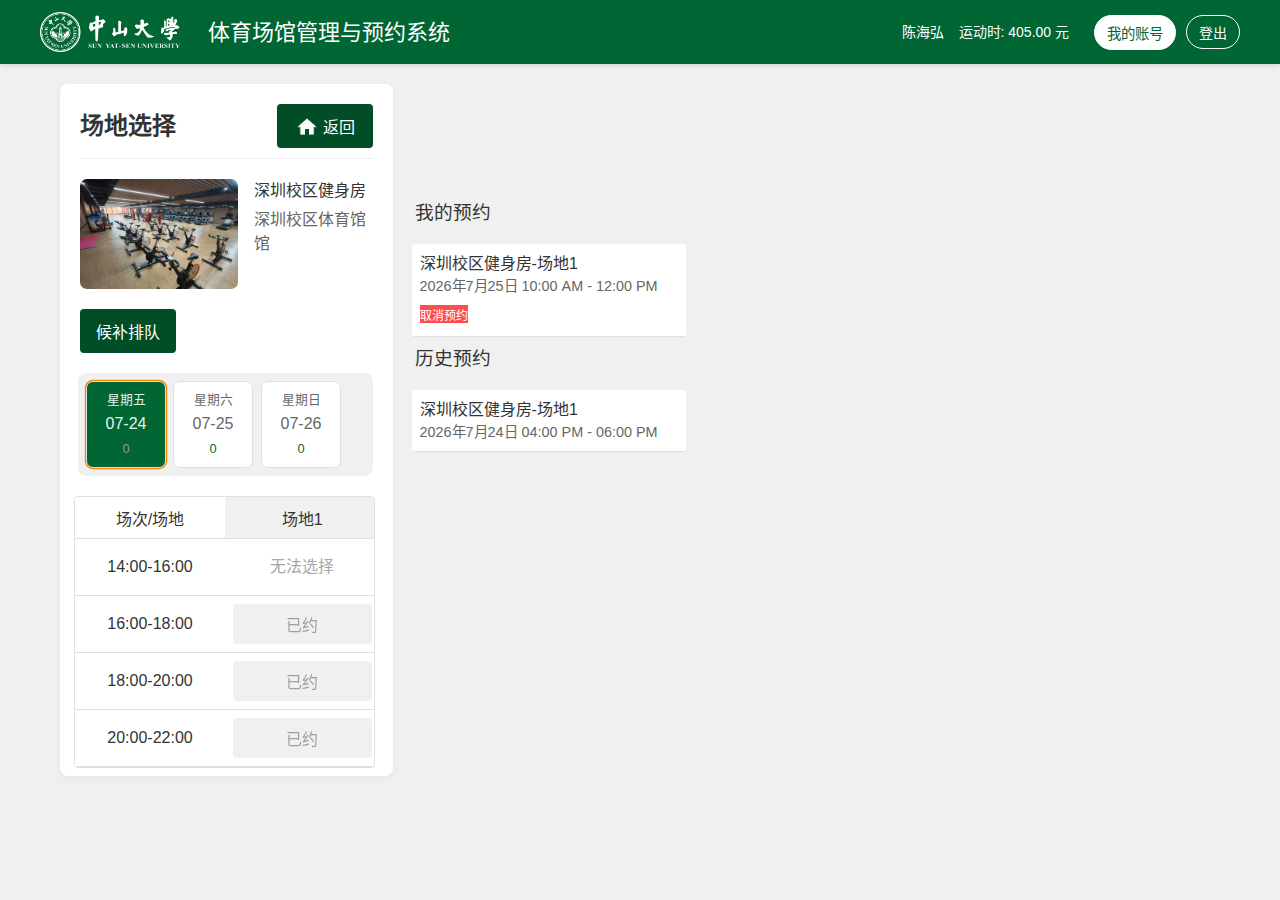
==== commit 06029e06: "Implement time slot updates based on selected date in index page" ====
--- a/index.html
+++ b/index.html
@@ -170,7 +170,7 @@
                     case 2: // 周二
                     case 4: // 周四
                         return "06:00 PM - 08:00 PM";
-                    case 6: // 周六
+                    case 6 : case 0: // 周六
                         return "10:00 AM - 12:00 PM";
                     default:
                         return "04:00 PM - 06:00 PM"; // 其他日期默认时段
@@ -254,10 +254,86 @@
                 });
             }
 
+            /**
+             * 根据选中的日期更新时间段表格
+             */
+            function updateTimeSlots() {
+                // 获取当前选中的日期项
+                const selectedDateItem = document.querySelector('.date-item.selected');
+                if (!selectedDateItem) return;
+                
+                // 获取日期文本和星期几
+                const dayName = selectedDateItem.querySelector('.date-day').textContent;
+                const dateText = selectedDateItem.querySelector('.date-number').textContent;
+                
+                // 获取时间表格的tbody
+                const tableBody = document.querySelector('.time-slot-table tbody');
+                if (!tableBody) return;
+                
+                // 清空现有行
+                tableBody.innerHTML = '';
+                
+                // 根据星期几决定时间段
+                let timeSlots = [];
+                if (dayName === '星期六' || dayName === '星期日') {
+                    // 周末时间段
+                    timeSlots = [
+                        '10:00-12:00',
+                        '14:00-16:00',
+                        '16:00-18:00',
+                        '18:00-20:00',
+                        '20:00-22:00'
+                    ];
+                } else {
+                    // 工作日时间段，移除12:30-14:00
+                    timeSlots = [
+                        '14:00-16:00',
+                        '16:00-18:00',
+                        '18:00-20:00',
+                        '20:00-22:00'
+                    ];
+                }
+                
+                // 创建时间段行
+                timeSlots.forEach(slot => {
+                    const tr = document.createElement('tr');
+                    tr.innerHTML = `
+                        <td style="min-width: 150px; position: sticky; left: 0px; background: white; z-index: 1;">${slot}</td>
+                        <td style="min-width: 100px;">
+                            <button disabled class="slot-btn sold">已约</button>
+                        </td>
+                    `;
+                    tableBody.appendChild(tr);
+                });
+                
+                // 更新时间段状态
+                updateTimeSlotStatus();
+            }
+
+            // 添加"我的账号"按钮点击事件
+            const accountBtn = document.querySelector('.recharge-btn');
+            accountBtn.addEventListener('click', function() {
+                window.location.href = 'account.html'; 
+            });
+
             // 执行更新
             updateDateSelector();
+            updateTimeSlots(); // 根据默认选中的日期更新时间段
             updateBookings();
             updateTimeSlotStatus();
+
+            // 添加日期选项点击事件
+            const dateItems = document.querySelectorAll('.date-item');
+            dateItems.forEach(item => {
+                item.addEventListener('click', function() {
+                    // 更新选中状态
+                    dateItems.forEach(i => i.classList.remove('selected'));
+                    this.classList.add('selected');
+                    
+                    // 更新时间段表格
+                    updateTimeSlots();
+                });
+            });
         });
     </script>
 </body>
--- a/style.css
+++ b/style.css
@@ -98,7 +98,7 @@
 }
 
 .page-title {
-    font-size: 24px;
+    font: 24px, sans-serif;
     color: #333333;
     width: 96px;
     height: 36px;
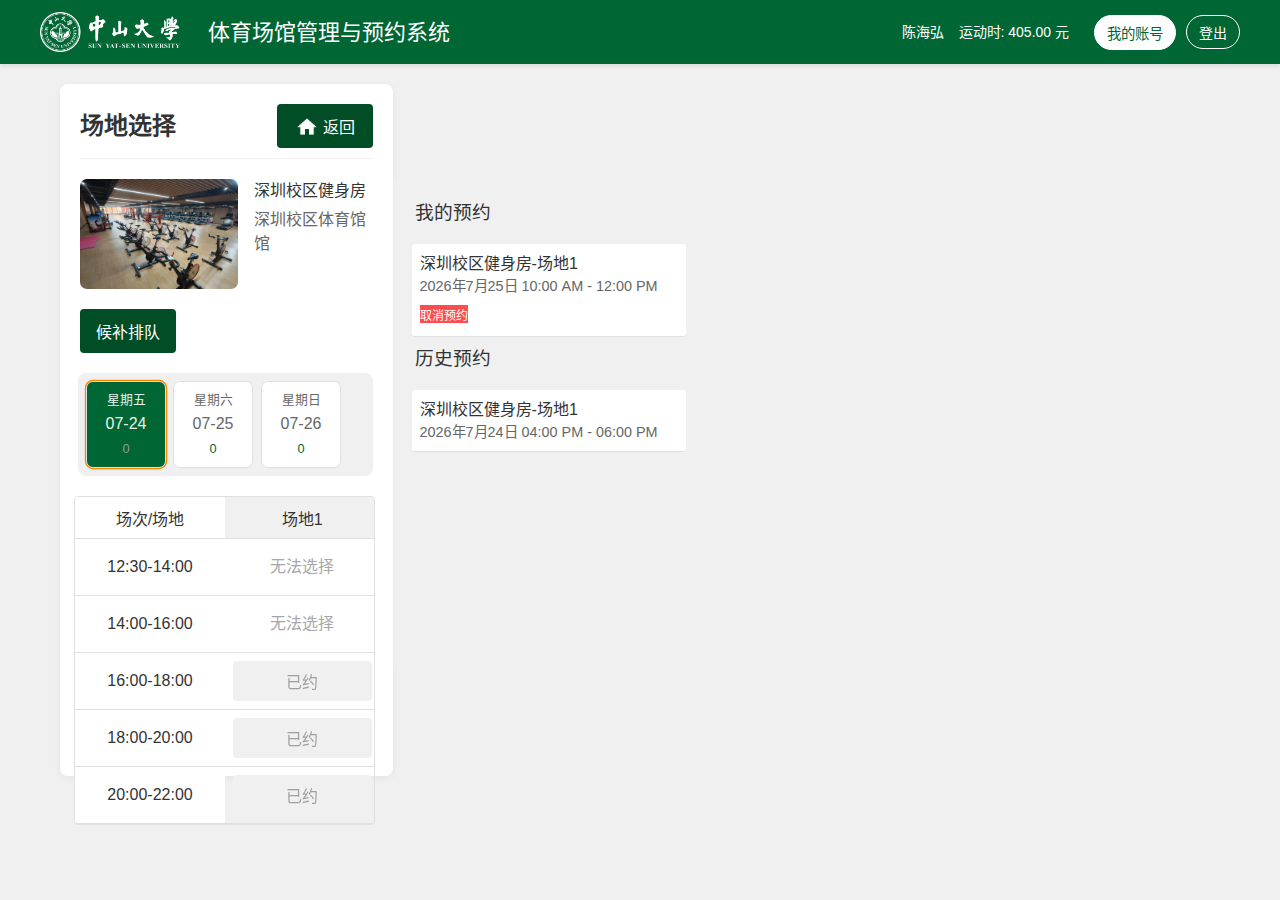
==== commit 83520e1b: "Update time slots for Monday and Friday to remove 12:30-14:00" ====
--- a/index.html
+++ b/index.html
@@ -284,7 +284,16 @@
                         '18:00-20:00',
                         '20:00-22:00'
                     ];
-                } else {
+                } else if (dayName === '星期一' || dayName === '星期五') {
+                    // 工作日时间段，移除12:30-14:00
+                    timeSlots = [
+                        '12:30-14:00',
+                        '14:00-16:00',
+                        '16:00-18:00',
+                        '18:00-20:00',
+                        '20:00-22:00'
+                    ];
+                }else {
                     // 工作日时间段，移除12:30-14:00
                     timeSlots = [
                         '14:00-16:00',
